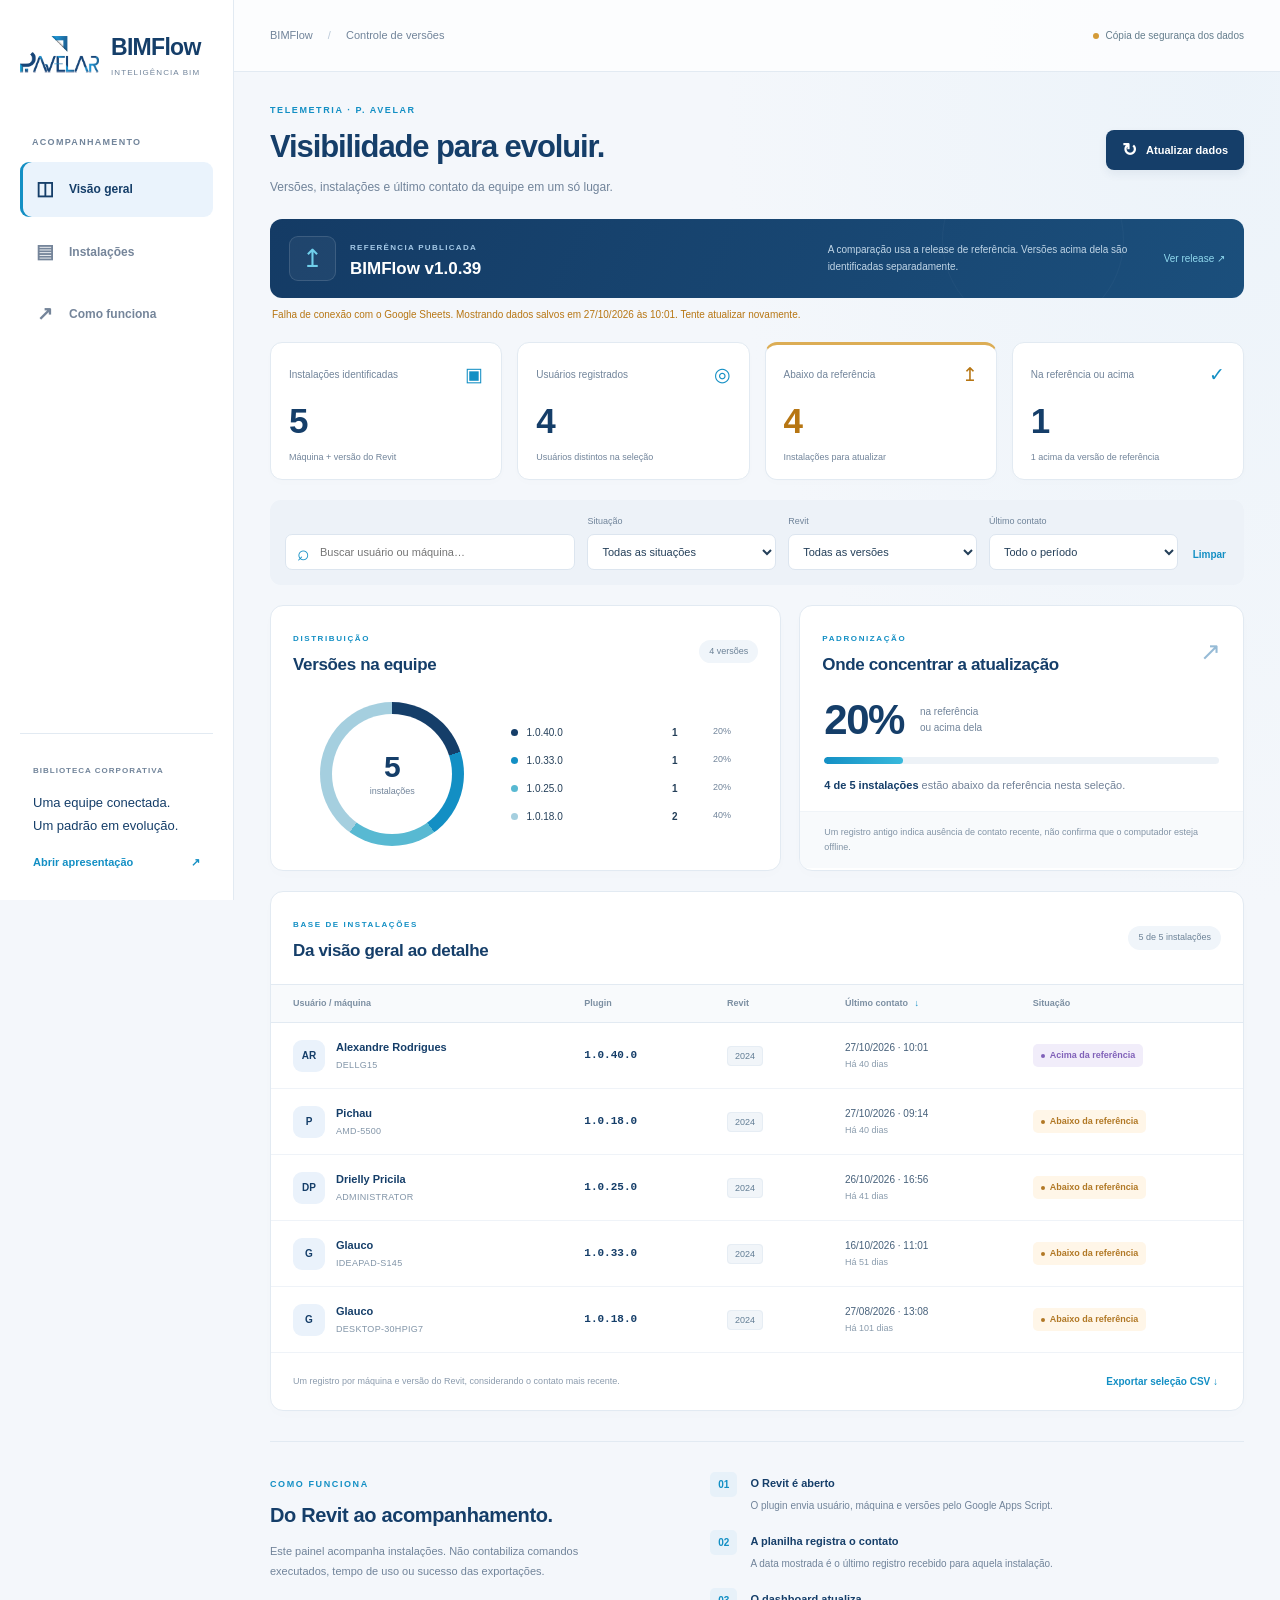
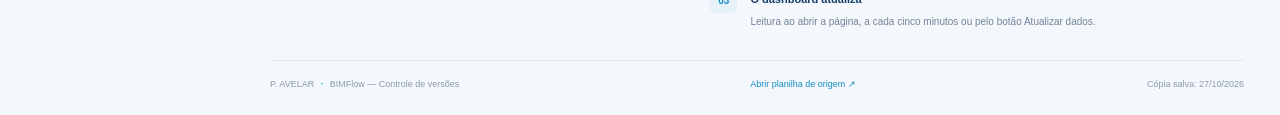
==== telemetria/index.html @ fbec30b3 "Add P Avelar BIMFlow telemetry dashboard with live Google Sheets data" ====
<!doctype html>
<html lang="pt-BR"><head><meta charset="utf-8"><meta name="viewport" content="width=device-width,initial-scale=1"><meta name="description" content="Acompanhamento das versões e instalações do BIMFlow na P. Avelar."><meta name="theme-color" content="#123b67"><meta name="robots" content="noindex,nofollow"><title>P. Avelar · BIMFlow | Telemetria</title><link rel="stylesheet" href="styles.css"></head>
<body><div class="shell"><aside class="sidebar"><a class="brand" href="../" aria-label="Guia BIMFlow"><img src="assets/pavelar-logo.png" alt="P. Avelar"><span>BIMFlow<small>INTELIGÊNCIA BIM</small></span></a><div class="nav-caption">ACOMPANHAMENTO</div><nav aria-label="Navegação"><a href="#visao" class="nav-item active"><span aria-hidden="true">◫</span> Visão geral</a><a href="#instalacoes" class="nav-item"><span aria-hidden="true">▤</span> Instalações</a><a href="#como-funciona" class="nav-item"><span aria-hidden="true">↗</span> Como funciona</a></nav><div class="sidebar-bottom"><span class="tiny-label">BIBLIOTECA CORPORATIVA</span><p>Uma equipe conectada.<br>Um padrão em evolução.</p><a href="../">Abrir apresentação <span aria-hidden="true">↗</span></a></div></aside>
<div class="workspace"><header class="topbar"><div class="breadcrumb">BIMFlow <span>/</span> Controle de versões</div><div class="live-status" id="live-status" role="status"><i></i><span>Conectando à planilha</span></div></header><main id="visao"><section class="page-heading"><div><div class="eyebrow">TELEMETRIA · P. AVELAR</div><h1>Visibilidade para evoluir.</h1><p>Versões, instalações e último contato da equipe em um só lugar.</p></div><button id="refresh" class="primary"><span aria-hidden="true">↻</span> Atualizar dados</button></section>
<section class="reference-strip"><div class="reference-icon" aria-hidden="true">↥</div><div><span class="tiny-label">REFERÊNCIA PUBLICADA</span><strong id="reference">—</strong></div><p>A comparação usa a release de referência. Versões acima dela são identificadas separadamente.</p><a id="release-link" target="_blank" rel="noopener">Ver release <span aria-hidden="true">↗</span></a></section>
<div id="sync-note" class="sync-note" role="status"></div>
<section class="metrics" aria-label="Indicadores gerais"><article class="metric"><div class="metric-title">Instalações identificadas <span aria-hidden="true">▣</span></div><div class="metric-number" id="metric-machines">—</div><p>Máquina + versão do Revit</p></article><article class="metric"><div class="metric-title">Usuários registrados <span aria-hidden="true">◎</span></div><div class="metric-number" id="metric-users">—</div><p>Usuários distintos na seleção</p></article><article class="metric attention"><div class="metric-title">Abaixo da referência <span aria-hidden="true">↥</span></div><div class="metric-number" id="metric-outdated">—</div><p>Instalações para atualizar</p></article><article class="metric"><div class="metric-title">Na referência ou acima <span aria-hidden="true">✓</span></div><div class="metric-number" id="metric-ready">—</div><p id="ready-detail">—</p></article></section>
<section class="filters" aria-label="Filtros"><label class="search"><span aria-hidden="true">⌕</span><span class="sr-only">Buscar usuário ou máquina</span><input id="search" type="search" placeholder="Buscar usuário ou máquina…" autocomplete="off"></label><label>Situação<select id="status"><option value="all">Todas as situações</option><option value="below">Abaixo da referência</option><option value="current">Na referência</option><option value="ahead">Acima da referência</option></select></label><label>Revit<select id="revit"><option value="all">Todas as versões</option></select></label><label>Último contato<select id="period"><option value="all">Todo o período</option><option value="7">Últimos 7 dias</option><option value="30">Últimos 30 dias</option><option value="90">Últimos 90 dias</option></select></label><button class="text-button" id="clear">Limpar</button></section>
<section class="charts"><article class="panel version-panel"><div class="panel-heading"><div><span class="eyebrow">DISTRIBUIÇÃO</span><h2>Versões na equipe</h2></div><span id="version-count" class="subtle-tag">—</span></div><div class="version-content"><div class="donut" id="donut" role="img" aria-label="Distribuição das versões"><div><strong id="donut-total">—</strong><span>instalações</span></div></div><div class="version-legend" id="version-legend"></div></div></article><article class="panel adoption-panel"><div class="panel-heading"><div><span class="eyebrow">PADRONIZAÇÃO</span><h2>Onde concentrar a atualização</h2></div><span aria-hidden="true" class="panel-symbol">↗</span></div><div class="adoption-number"><strong id="adoption-percent">—</strong><span>na referência<br>ou acima dela</span></div><div class="progress" id="adoption-bar" role="progressbar" aria-label="Instalações na referência ou acima" aria-valuemin="0" aria-valuemax="100"><div></div></div><p id="adoption-copy">—</p><div class="adoption-footnote">Um registro antigo indica ausência de contato recente, não confirma que o computador esteja offline.</div></article></section>
<section class="panel installations" id="instalacoes"><div class="panel-heading"><div><span class="eyebrow">BASE DE INSTALAÇÕES</span><h2>Da visão geral ao detalhe</h2></div><span id="result-count" class="subtle-tag">—</span></div><div class="table-wrapper"><table><thead><tr><th>Usuário / máquina</th><th>Plugin</th><th>Revit</th><th><button id="sort-date" class="sort-button" aria-label="Alternar ordenação por último contato">Último contato <span>↓</span></button></th><th>Situação</th></tr></thead><tbody id="rows"></tbody></table></div><div id="empty" class="empty" hidden><strong>Nenhuma instalação encontrada.</strong><p>Ajuste a busca ou limpe os filtros.</p></div><div class="table-footer"><span>Um registro por máquina e versão do Revit, considerando o contato mais recente.</span><button id="export-csv" class="text-button">Exportar seleção CSV <span aria-hidden="true">↓</span></button></div></section>
<section class="how-it-works" id="como-funciona"><div><span class="eyebrow">COMO FUNCIONA</span><h2>Do Revit ao acompanhamento.</h2><p>Este painel acompanha instalações. Não contabiliza comandos executados, tempo de uso ou sucesso das exportações.</p></div><ol><li><b>01</b><div><strong>O Revit é aberto</strong><p>O plugin envia usuário, máquina e versões pelo Google Apps Script.</p></div></li><li><b>02</b><div><strong>A planilha registra o contato</strong><p>A data mostrada é o último registro recebido para aquela instalação.</p></div></li><li><b>03</b><div><strong>O dashboard atualiza</strong><p>Leitura ao abrir a página, a cada cinco minutos ou pelo botão Atualizar dados.</p></div></li></ol></section>
<footer><span>P. AVELAR <b>·</b> BIMFlow — Controle de versões</span><a id="sheet-link" target="_blank" rel="noopener">Abrir planilha de origem ↗</a><span id="updated-at">—</span></footer></main></div></div><script src="core.js"></script><script src="app.js"></script></body></html>
---- telemetria/styles.css ----
:root{--navy:#153e69;--navy-dark:#102f50;--blue:#138fc4;--cyan:#38b9dc;--ink:#243f59;--muted:#71849a;--line:#e2eaf2;--bg:#f4f7fb;--amber:#b77613;--purple:#7960c9;--green:#198677}*{box-sizing:border-box}html{scroll-behavior:smooth;scroll-padding-top:90px}body{margin:0;background:var(--bg);color:var(--ink);font:14px/1.5 'Segoe UI',Arial,sans-serif}button,input,select{font:inherit}button,a,input,select{-webkit-tap-highlight-color:transparent}a{color:var(--blue);text-decoration:none}button{cursor:pointer}button:focus-visible,a:focus-visible,input:focus-visible,select:focus-visible{outline:3px solid var(--cyan);outline-offset:3px}button:disabled{cursor:wait;opacity:.6}.shell{display:grid;grid-template-columns:234px minmax(0,1fr);min-height:100vh}.sidebar{position:sticky;top:0;height:100vh;background:white;border-right:1px solid var(--line);padding:30px 20px;display:flex;flex-direction:column}.brand{display:flex;align-items:center;gap:12px;color:var(--navy);margin:0 0 57px}.brand img{width:79px;height:46px;object-fit:contain}.brand span{font-size:23px;font-weight:700;letter-spacing:-.7px}.brand small{display:block;font-size:8px;letter-spacing:1.1px;color:var(--muted);font-weight:500;margin-top:2px}.nav-caption,.tiny-label{font-size:9px;letter-spacing:1.3px;font-weight:700;color:var(--muted)}.nav-caption{margin:0 12px 13px}nav{display:grid;gap:8px}.nav-item{display:flex;align-items:center;gap:14px;color:#75859a;padding:13px 15px;border-radius:9px;font-weight:600;font-size:12px}.nav-item span{font-size:19px;width:20px;text-align:center}.nav-item:hover{background:#f5f8fc}.nav-item.active{background:#eaf3fc;color:var(--navy);box-shadow:inset 3px 0 0 var(--blue)}.sidebar-bottom{margin-top:auto;padding:24px 13px 0;border-top:1px solid var(--line)}.sidebar-bottom .tiny-label{font-size:8px;letter-spacing:1px}.sidebar-bottom p{color:var(--navy);font-size:13px;line-height:1.8;margin:12px 0 16px}.sidebar-bottom a{font-size:11px;font-weight:600;display:flex;justify-content:space-between}.workspace{min-width:0;background:radial-gradient(ellipse at 95% 4%,#ddecf759,transparent 36%),var(--bg)}.topbar{height:72px;background:#ffffffc9;border-bottom:1px solid var(--line);display:flex;align-items:center;justify-content:space-between;padding:0 36px;gap:15px}.breadcrumb{font-size:11px;color:var(--muted)}.breadcrumb span{margin:0 12px;color:#bac9d8}.live-status{display:flex;align-items:center;gap:7px;color:#647d8c;font-size:10px}.live-status i{width:6px;height:6px;background:#97a7b9;border-radius:50%}.live-status.live i{background:#20a594;box-shadow:0 0 0 4px #20a59412}.live-status.cached i{background:#d49b38}main{max-width:1440px;margin:auto;padding:32px 36px 0}.page-heading{display:flex;align-items:center;justify-content:space-between;gap:22px;margin-bottom:23px}.eyebrow{font-size:9px;font-weight:700;letter-spacing:1.6px;color:var(--blue)}h1{font-size:31px;letter-spacing:-1.1px;color:var(--navy);margin:6px 0}h2{font-size:17px;letter-spacing:-.35px;color:var(--navy);margin:5px 0 0}.page-heading p{color:var(--muted);font-size:12px;margin:8px 0 0}.primary{display:flex;align-items:center;gap:9px;white-space:nowrap;background:var(--navy);color:white;border:0;padding:11px 16px;border-radius:8px;font-size:11px;font-weight:600;box-shadow:0 4px 10px #163f6a12}.primary span{font-size:18px;line-height:1}.primary:hover{background:#205484}.reference-strip{display:flex;align-items:center;gap:14px;padding:16px 19px;border-radius:12px;background:linear-gradient(115deg,#143b65,#1b4f7c);color:white;position:relative;overflow:hidden}.reference-strip:after{content:'';position:absolute;right:120px;top:-70px;width:180px;height:180px;border:1px solid #ffffff08;border-radius:50%;pointer-events:none}.reference-strip .tiny-label{color:#a5c9e7;font-size:8px}.reference-strip strong{display:block;font-size:17px;font-weight:600}.reference-icon{border:1px solid #ffffff22;background:#ffffff0c;border-radius:9px;padding:3px 12px;font-size:25px;color:#70d0ec}.reference-strip p{margin:0 0 0 auto;font-size:10px;color:#c1d6e7;max-width:310px;line-height:1.7}.reference-strip a{color:#90d9ee;white-space:nowrap;font-size:10px;margin-left:12px}.sync-note{font-size:10px;color:var(--muted);margin:9px 2px 20px;min-height:15px}.sync-note.warning{color:var(--amber)}.metrics{display:grid;grid-template-columns:repeat(4,minmax(0,1fr));gap:15px;margin-bottom:20px}.metric{padding:18px 18px 15px;background:white;border:1px solid var(--line);border-radius:12px;box-shadow:0 3px 10px #153e6903}.metric-title{font-size:10px;color:var(--muted);display:flex;justify-content:space-between;align-items:center;gap:6px}.metric-title span{color:var(--blue);font-size:19px}.metric-number{font-size:35px;color:var(--navy);line-height:1.1;letter-spacing:-1px;font-weight:650;margin:13px 0 10px}.metric p{font-size:9px;color:var(--muted);margin:0}.metric.attention{border-top:3px solid #dcad55;padding-top:16px}.metric.attention .metric-number,.metric.attention .metric-title span{color:var(--amber)}.filters{display:flex;align-items:end;gap:12px;padding:15px;background:#edf2f8;border-radius:11px;margin-bottom:20px}.filters label{font-size:9px;color:#70849a;display:grid;gap:5px;min-width:0}.filters input,.filters select{border:1px solid #dce5ef;border-radius:7px;background:white;color:var(--ink);height:36px;padding:0 10px;font-size:11px;min-width:0;width:100%}.filters .search{position:relative;flex:1;min-width:170px;display:block}.search span[aria-hidden]{position:absolute;left:12px;top:3px;color:var(--blue);font-size:21px}.search input{padding-left:34px}.filters label:not(.search){flex:.65}.text-button{background:transparent;border:0;color:var(--blue);font-size:10px;white-space:nowrap;padding:8px 3px;font-weight:600}.charts{display:grid;grid-template-columns:1.15fr 1fr;gap:18px;margin-bottom:20px}.panel{background:white;border:1px solid var(--line);border-radius:13px;overflow:hidden;box-shadow:0 4px 14px #153e6903}.panel-heading{display:flex;justify-content:space-between;align-items:center;gap:12px;padding:20px 22px 0}.panel-heading .eyebrow{font-size:8px}.subtle-tag{font-size:9px;background:#f0f5fa;color:#6c8297;border-radius:20px;padding:5px 10px;white-space:nowrap}.version-content{display:flex;align-items:center;justify-content:space-evenly;padding:25px 25px 24px;gap:22px;min-height:193px}.donut{width:144px;height:144px;border-radius:50%;background:#eaf0f6;display:grid;place-items:center;flex:none}.donut>div{background:white;border-radius:50%;width:110px;height:110px;display:flex;flex-direction:column;align-items:center;justify-content:center;box-shadow:0 0 0 5px white}.donut strong{font-size:30px;line-height:1.2;color:var(--navy)}.donut span{font-size:9px;color:var(--muted)}.version-legend{display:grid;gap:13px;min-width:130px;width:48%;font-size:10px}.version-row{display:grid;grid-template-columns:8px 1fr 20px 31px;align-items:center;gap:8px}.version-dot{width:7px;height:7px;border-radius:50%}.version-row b{font-size:10px;color:var(--ink)}.version-row small{color:var(--muted);font-size:9px;text-align:right}.panel-symbol{font-size:25px;color:#96bbd6}.adoption-number{display:flex;align-items:center;gap:16px;padding:18px 24px 10px}.adoption-number strong{font-size:42px;letter-spacing:-1.5px;color:var(--navy);line-height:1.2}.adoption-number span{font-size:10px;color:var(--muted);line-height:1.6}.progress{height:7px;border-radius:9px;background:#edf2f7;margin:2px 24px 13px;overflow:hidden}.progress div{height:100%;background:linear-gradient(90deg,var(--blue),var(--cyan));border-radius:9px;transition:width .3s ease}.adoption-panel>p{font-size:11px;margin:0 24px 17px;color:#728298}.adoption-panel>p b{color:var(--navy)}.adoption-footnote{font-size:9px;padding:13px 24px;background:#f8fafc;border-top:1px solid #f0f4f8;color:#8294a6;line-height:1.7}.installations{scroll-margin-top:20px}.table-wrapper{overflow:auto;margin-top:20px}table{width:100%;border-collapse:collapse;text-align:left;white-space:nowrap}th{font-size:9px;font-weight:600;color:#7c8fa2;background:#f8fafc;padding:12px 22px;border-top:1px solid var(--line);border-bottom:1px solid var(--line)}td{padding:16px 22px;border-bottom:1px solid #eff3f8;font-size:11px}.user-cell{display:flex;gap:11px;align-items:center}.avatar{display:grid;place-items:center;background:#eaf2fb;color:var(--navy);width:32px;height:32px;font-size:10px;font-weight:600;border-radius:9px}.user-name{font-weight:600;color:var(--navy);font-size:11px}.machine{font-size:9px;color:#8295a8;letter-spacing:.3px;margin-top:3px}td.version{font-family:Consolas,monospace;font-size:11px;font-weight:600;color:var(--navy)}.revit-badge{background:#f1f5f9;border:1px solid #e6edf4;padding:4px 7px;border-radius:4px;font-size:9px;color:#637e95}.last-seen strong{display:block;font-size:10px;font-weight:500;color:#47617b}.last-seen small{font-size:9px;color:#8a9cad}.status-badge{display:inline-flex;align-items:center;gap:5px;border-radius:5px;padding:5px 8px;font-size:9px;font-weight:600}.status-badge:before{content:'';width:4px;height:4px;border-radius:50%;background:currentColor}.below{color:#b17825;background:#fff6e8}.current{color:#218573;background:#eaf7f2}.ahead{color:#8061b9;background:#f1edfa}.unknown{color:#7d8c9b;background:#edf2f6}.table-footer{padding:13px 22px;display:flex;align-items:center;justify-content:space-between;gap:15px}.table-footer>span{font-size:9px;color:#8b9bad;max-width:430px}.sort-button{padding:0;border:0;background:transparent;color:inherit;font-size:inherit;font-weight:inherit}.sort-button span{color:var(--blue);margin-left:4px}.empty{text-align:center;padding:35px;color:var(--navy)}.empty p{font-size:12px;color:var(--muted)}.how-it-works{display:grid;grid-template-columns:.9fr 1.2fr;gap:40px;border-top:1px solid var(--line);margin-top:30px;padding:30px 0}.how-it-works h2{font-size:20px;margin:7px 0 12px}.how-it-works>div>p{font-size:11px;color:var(--muted);max-width:310px;line-height:1.8}.how-it-works ol{margin:0;padding:0;list-style:none;display:grid;gap:16px}.how-it-works li{display:flex;gap:13px;align-items:start}.how-it-works li>b{font-size:10px;color:var(--blue);background:#e7f1f9;padding:5px 8px;border-radius:5px}.how-it-works li strong{font-size:11px;color:var(--navy)}.how-it-works li p{font-size:10px;color:var(--muted);line-height:1.7;margin:4px 0 0}footer{display:flex;align-items:center;justify-content:space-between;gap:12px;border-top:1px solid var(--line);padding:17px 0 23px;font-size:9px;color:#8a9aac}footer b{color:var(--blue);margin:0 4px}footer a{font-size:9px}.sr-only{position:absolute;width:1px;height:1px;padding:0;margin:-1px;overflow:hidden;clip:rect(0,0,0,0);white-space:nowrap;border:0}[hidden]{display:none!important}@media(min-width:1600px){main{padding-top:40px}.metrics{gap:22px}.metric{padding:23px}.metric.attention{padding-top:21px}.page-heading{margin-bottom:30px}.charts{gap:22px}.version-content{padding:30px;min-height:205px}.donut{width:158px;height:158px}.donut>div{width:122px;height:122px}}@media(max-width:1150px){.shell{grid-template-columns:200px minmax(0,1fr)}.sidebar{padding:25px 13px}.brand img{width:67px}.brand span{font-size:21px}.brand{gap:8px}.topbar{padding:0 24px}main{padding:25px 24px 0}.metrics{gap:10px}.metric{padding:15px 12px}.metric-title{font-size:9px}.filters{flex-wrap:wrap}.filters .search{flex:1 0 45%}.filters label:not(.search){flex:1 0 23%}.reference-strip p{max-width:220px}.version-content{padding:25px 15px;gap:14px}.donut{width:120px;height:120px}.donut>div{width:91px;height:91px}.version-legend{min-width:115px}.charts{grid-template-columns:1.1fr 1fr;gap:14px}.panel-heading{padding:18px 17px 0}.panel-heading h2{font-size:15px}}@media(max-width:850px){.shell{display:block}.sidebar{height:auto;position:static;padding:15px 20px;flex-direction:row;align-items:center;justify-content:space-between;border-right:0;border-bottom:1px solid var(--line)}.brand{margin:0}.brand img{width:69px;height:35px}.brand span{font-size:20px}.nav-caption,.sidebar-bottom{display:none}nav{display:flex;gap:5px}.nav-item{padding:8px;font-size:10px}.nav-item span{display:none}.nav-item.active{box-shadow:none}.topbar{height:48px;padding:0 20px}main{padding:24px 20px 0}.page-heading{align-items:start}h1{font-size:28px}.page-heading p{max-width:300px}.charts{grid-template-columns:1fr 1fr}.reference-strip p{display:none}.reference-strip a{margin-left:auto}.how-it-works{gap:25px}.version-content{flex-direction:column;gap:18px}.version-legend{width:100%;max-width:230px}.adoption-panel{display:flex;flex-direction:column}.adoption-number{padding-top:30px}.adoption-footnote{margin-top:auto}.metrics{grid-template-columns:repeat(2,1fr)}.metric-title{font-size:11px}.metric p{font-size:10px}footer{flex-wrap:wrap}}@media(max-width:530px){.sidebar nav .nav-item:not(.active){display:none}.brand small{font-size:7px}.breadcrumb{font-size:9px}.live-status{font-size:9px}.page-heading{flex-direction:column;gap:16px}.primary{align-self:stretch;justify-content:center}.eyebrow{font-size:8px}h1{font-size:29px}.reference-strip{padding:13px;gap:10px}.reference-strip a{font-size:9px}.reference-strip strong{font-size:15px}.reference-icon{padding:0 9px}.metric-title{font-size:9px}.metric-number{font-size:31px}.metric p{font-size:8px}.charts{grid-template-columns:1fr}.version-content{flex-direction:row;padding:25px}.adoption-number{padding-top:17px}.filters .search{flex-basis:100%}.filters label:not(.search){flex-basis:42%}.filters #clear{align-self:end}.how-it-works{grid-template-columns:1fr;gap:20px}.how-it-works>div>p{max-width:none}.table-footer{align-items:start}.table-footer>span{font-size:8px}.table-footer button{font-size:9px}.panel-heading .subtle-tag{font-size:8px}main{padding-left:15px;padding-right:15px}.topbar{padding:0 15px}.sidebar{padding:14px 15px}.panel-heading{gap:6px}.panel-heading h2{font-size:15px}}@media(prefers-reduced-motion:reduce){html{scroll-behavior:auto}*{transition:none!important}}@media print{.sidebar,.topbar,.filters,.primary,.reference-strip a,.table-footer button{display:none}.shell{display:block}body,.workspace{background:white}main{padding:15px}footer{font-size:9px}.page-heading{margin-bottom:15px}.panel,.metric{break-inside:avoid;box-shadow:none}.charts{grid-template-columns:1fr 1fr}.table-wrapper{overflow:visible}.how-it-works{margin-top:20px}.sync-note{margin-bottom:10px}.reference-strip{background:#153e69!important;print-color-adjust:exact}h1{font-size:27px}}
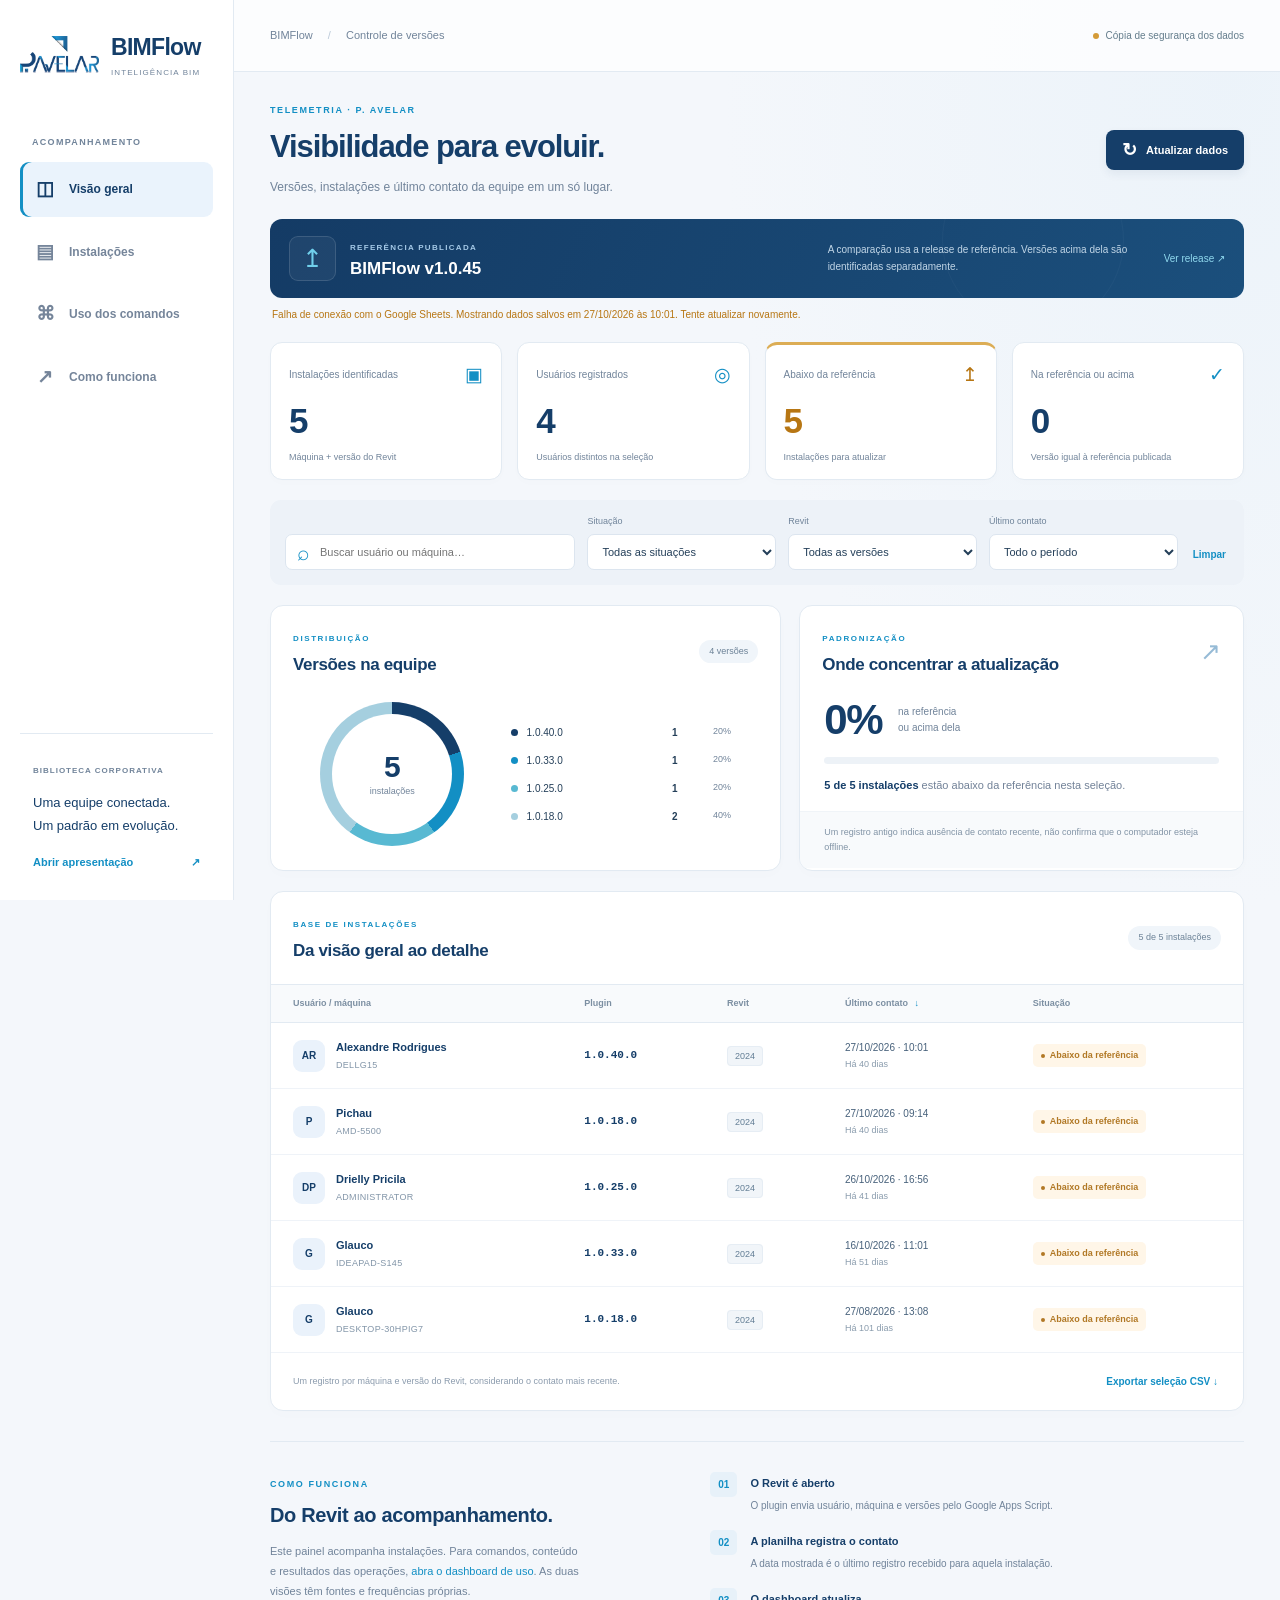
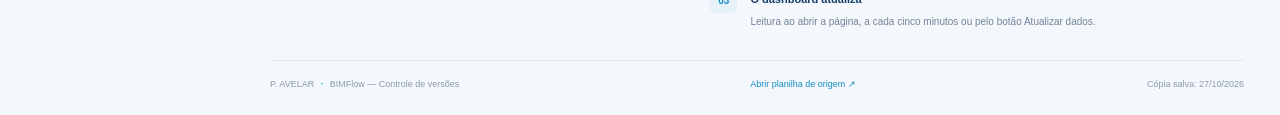
==== commit f269a0c7: "Add command usage dashboard with scheduled sanitized data" ====
--- a/telemetria/index.html
+++ b/telemetria/index.html
@@ -1,6 +1,6 @@
 <!doctype html>
 <html lang="pt-BR"><head><meta charset="utf-8"><meta name="viewport" content="width=device-width,initial-scale=1"><meta name="description" content="Acompanhamento das versões e instalações do BIMFlow na P. Avelar."><meta name="theme-color" content="#123b67"><meta name="robots" content="noindex,nofollow"><title>P. Avelar · BIMFlow | Telemetria</title><link rel="stylesheet" href="styles.css"></head>
-<body><div class="shell"><aside class="sidebar"><a class="brand" href="../" aria-label="Guia BIMFlow"><img src="assets/pavelar-logo.png" alt="P. Avelar"><span>BIMFlow<small>INTELIGÊNCIA BIM</small></span></a><div class="nav-caption">ACOMPANHAMENTO</div><nav aria-label="Navegação"><a href="#visao" class="nav-item active"><span aria-hidden="true">◫</span> Visão geral</a><a href="#instalacoes" class="nav-item"><span aria-hidden="true">▤</span> Instalações</a><a href="#como-funciona" class="nav-item"><span aria-hidden="true">↗</span> Como funciona</a></nav><div class="sidebar-bottom"><span class="tiny-label">BIBLIOTECA CORPORATIVA</span><p>Uma equipe conectada.<br>Um padrão em evolução.</p><a href="../">Abrir apresentação <span aria-hidden="true">↗</span></a></div></aside>
+<body><div class="shell"><aside class="sidebar"><a class="brand" href="../" aria-label="Guia BIMFlow"><img src="assets/pavelar-logo.png" alt="P. Avelar"><span>BIMFlow<small>INTELIGÊNCIA BIM</small></span></a><div class="nav-caption">ACOMPANHAMENTO</div><nav aria-label="Navegação"><a href="#visao" class="nav-item active"><span aria-hidden="true">◫</span> Visão geral</a><a href="#instalacoes" class="nav-item"><span aria-hidden="true">▤</span> Instalações</a><a href="uso/" class="nav-item"><span aria-hidden="true">⌘</span> Uso dos comandos</a><a href="#como-funciona" class="nav-item"><span aria-hidden="true">↗</span> Como funciona</a></nav><div class="sidebar-bottom"><span class="tiny-label">BIBLIOTECA CORPORATIVA</span><p>Uma equipe conectada.<br>Um padrão em evolução.</p><a href="../">Abrir apresentação <span aria-hidden="true">↗</span></a></div></aside>
 <div class="workspace"><header class="topbar"><div class="breadcrumb">BIMFlow <span>/</span> Controle de versões</div><div class="live-status" id="live-status" role="status"><i></i><span>Conectando à planilha</span></div></header><main id="visao"><section class="page-heading"><div><div class="eyebrow">TELEMETRIA · P. AVELAR</div><h1>Visibilidade para evoluir.</h1><p>Versões, instalações e último contato da equipe em um só lugar.</p></div><button id="refresh" class="primary"><span aria-hidden="true">↻</span> Atualizar dados</button></section>
 <section class="reference-strip"><div class="reference-icon" aria-hidden="true">↥</div><div><span class="tiny-label">REFERÊNCIA PUBLICADA</span><strong id="reference">—</strong></div><p>A comparação usa a release de referência. Versões acima dela são identificadas separadamente.</p><a id="release-link" target="_blank" rel="noopener">Ver release <span aria-hidden="true">↗</span></a></section>
 <div id="sync-note" class="sync-note" role="status"></div>
@@ -8,5 +8,5 @@
 <section class="filters" aria-label="Filtros"><label class="search"><span aria-hidden="true">⌕</span><span class="sr-only">Buscar usuário ou máquina</span><input id="search" type="search" placeholder="Buscar usuário ou máquina…" autocomplete="off"></label><label>Situação<select id="status"><option value="all">Todas as situações</option><option value="below">Abaixo da referência</option><option value="current">Na referência</option><option value="ahead">Acima da referência</option></select></label><label>Revit<select id="revit"><option value="all">Todas as versões</option></select></label><label>Último contato<select id="period"><option value="all">Todo o período</option><option value="7">Últimos 7 dias</option><option value="30">Últimos 30 dias</option><option value="90">Últimos 90 dias</option></select></label><button class="text-button" id="clear">Limpar</button></section>
 <section class="charts"><article class="panel version-panel"><div class="panel-heading"><div><span class="eyebrow">DISTRIBUIÇÃO</span><h2>Versões na equipe</h2></div><span id="version-count" class="subtle-tag">—</span></div><div class="version-content"><div class="donut" id="donut" role="img" aria-label="Distribuição das versões"><div><strong id="donut-total">—</strong><span>instalações</span></div></div><div class="version-legend" id="version-legend"></div></div></article><article class="panel adoption-panel"><div class="panel-heading"><div><span class="eyebrow">PADRONIZAÇÃO</span><h2>Onde concentrar a atualização</h2></div><span aria-hidden="true" class="panel-symbol">↗</span></div><div class="adoption-number"><strong id="adoption-percent">—</strong><span>na referência<br>ou acima dela</span></div><div class="progress" id="adoption-bar" role="progressbar" aria-label="Instalações na referência ou acima" aria-valuemin="0" aria-valuemax="100"><div></div></div><p id="adoption-copy">—</p><div class="adoption-footnote">Um registro antigo indica ausência de contato recente, não confirma que o computador esteja offline.</div></article></section>
 <section class="panel installations" id="instalacoes"><div class="panel-heading"><div><span class="eyebrow">BASE DE INSTALAÇÕES</span><h2>Da visão geral ao detalhe</h2></div><span id="result-count" class="subtle-tag">—</span></div><div class="table-wrapper"><table><thead><tr><th>Usuário / máquina</th><th>Plugin</th><th>Revit</th><th><button id="sort-date" class="sort-button" aria-label="Alternar ordenação por último contato">Último contato <span>↓</span></button></th><th>Situação</th></tr></thead><tbody id="rows"></tbody></table></div><div id="empty" class="empty" hidden><strong>Nenhuma instalação encontrada.</strong><p>Ajuste a busca ou limpe os filtros.</p></div><div class="table-footer"><span>Um registro por máquina e versão do Revit, considerando o contato mais recente.</span><button id="export-csv" class="text-button">Exportar seleção CSV <span aria-hidden="true">↓</span></button></div></section>
-<section class="how-it-works" id="como-funciona"><div><span class="eyebrow">COMO FUNCIONA</span><h2>Do Revit ao acompanhamento.</h2><p>Este painel acompanha instalações. Não contabiliza comandos executados, tempo de uso ou sucesso das exportações.</p></div><ol><li><b>01</b><div><strong>O Revit é aberto</strong><p>O plugin envia usuário, máquina e versões pelo Google Apps Script.</p></div></li><li><b>02</b><div><strong>A planilha registra o contato</strong><p>A data mostrada é o último registro recebido para aquela instalação.</p></div></li><li><b>03</b><div><strong>O dashboard atualiza</strong><p>Leitura ao abrir a página, a cada cinco minutos ou pelo botão Atualizar dados.</p></div></li></ol></section>
+<section class="how-it-works" id="como-funciona"><div><span class="eyebrow">COMO FUNCIONA</span><h2>Do Revit ao acompanhamento.</h2><p>Este painel acompanha instalações. Para comandos, conteúdo e resultados das operações, <a href="uso/">abra o dashboard de uso</a>. As duas visões têm fontes e frequências próprias.</p></div><ol><li><b>01</b><div><strong>O Revit é aberto</strong><p>O plugin envia usuário, máquina e versões pelo Google Apps Script.</p></div></li><li><b>02</b><div><strong>A planilha registra o contato</strong><p>A data mostrada é o último registro recebido para aquela instalação.</p></div></li><li><b>03</b><div><strong>O dashboard atualiza</strong><p>Leitura ao abrir a página, a cada cinco minutos ou pelo botão Atualizar dados.</p></div></li></ol></section>
 <footer><span>P. AVELAR <b>·</b> BIMFlow — Controle de versões</span><a id="sheet-link" target="_blank" rel="noopener">Abrir planilha de origem ↗</a><span id="updated-at">—</span></footer></main></div></div><script src="core.js"></script><script src="app.js"></script></body></html>
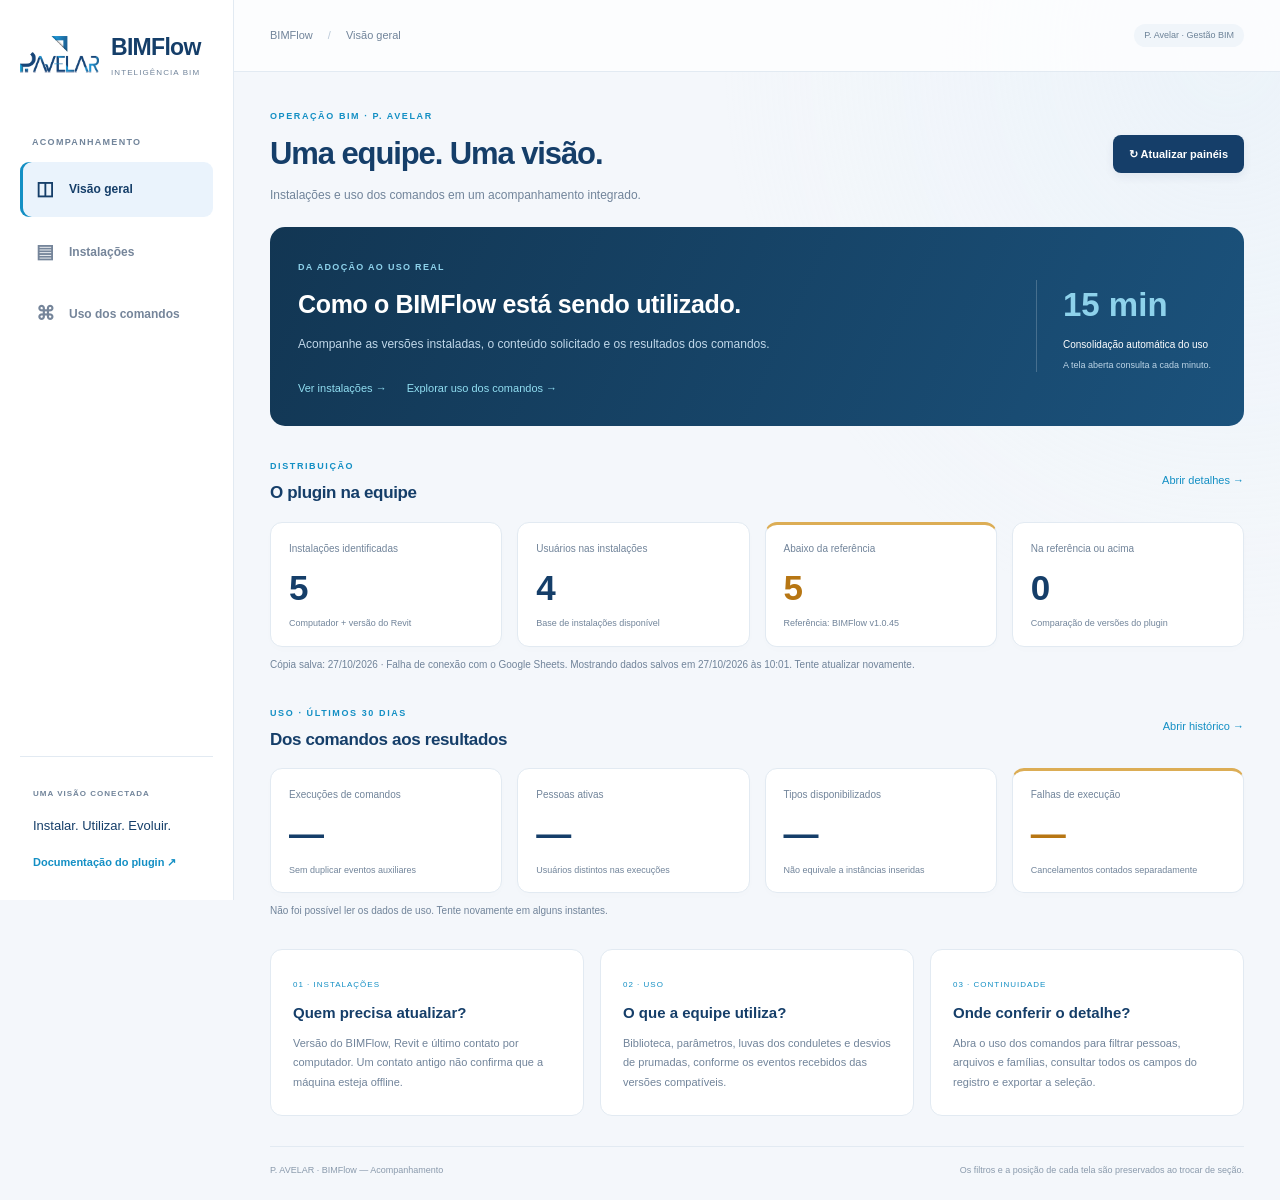
==== commit d60a9971: "Unify dashboard navigation and preserve panel state" ====
--- a/telemetria/index.html
+++ b/telemetria/index.html
@@ -1,12 +1 @@
-<!doctype html>
-<html lang="pt-BR"><head><meta charset="utf-8"><meta name="viewport" content="width=device-width,initial-scale=1"><meta name="description" content="Acompanhamento das versões e instalações do BIMFlow na P. Avelar."><meta name="theme-color" content="#123b67"><meta name="robots" content="noindex,nofollow"><title>P. Avelar · BIMFlow | Telemetria</title><link rel="stylesheet" href="styles.css"></head>
-<body><div class="shell"><aside class="sidebar"><a class="brand" href="../" aria-label="Guia BIMFlow"><img src="assets/pavelar-logo.png" alt="P. Avelar"><span>BIMFlow<small>INTELIGÊNCIA BIM</small></span></a><div class="nav-caption">ACOMPANHAMENTO</div><nav aria-label="Navegação"><a href="#visao" class="nav-item active"><span aria-hidden="true">◫</span> Visão geral</a><a href="#instalacoes" class="nav-item"><span aria-hidden="true">▤</span> Instalações</a><a href="uso/" class="nav-item"><span aria-hidden="true">⌘</span> Uso dos comandos</a><a href="#como-funciona" class="nav-item"><span aria-hidden="true">↗</span> Como funciona</a></nav><div class="sidebar-bottom"><span class="tiny-label">BIBLIOTECA CORPORATIVA</span><p>Uma equipe conectada.<br>Um padrão em evolução.</p><a href="../">Abrir apresentação <span aria-hidden="true">↗</span></a></div></aside>
-<div class="workspace"><header class="topbar"><div class="breadcrumb">BIMFlow <span>/</span> Controle de versões</div><div class="live-status" id="live-status" role="status"><i></i><span>Conectando à planilha</span></div></header><main id="visao"><section class="page-heading"><div><div class="eyebrow">TELEMETRIA · P. AVELAR</div><h1>Visibilidade para evoluir.</h1><p>Versões, instalações e último contato da equipe em um só lugar.</p></div><button id="refresh" class="primary"><span aria-hidden="true">↻</span> Atualizar dados</button></section>
-<section class="reference-strip"><div class="reference-icon" aria-hidden="true">↥</div><div><span class="tiny-label">REFERÊNCIA PUBLICADA</span><strong id="reference">—</strong></div><p>A comparação usa a release de referência. Versões acima dela são identificadas separadamente.</p><a id="release-link" target="_blank" rel="noopener">Ver release <span aria-hidden="true">↗</span></a></section>
-<div id="sync-note" class="sync-note" role="status"></div>
-<section class="metrics" aria-label="Indicadores gerais"><article class="metric"><div class="metric-title">Instalações identificadas <span aria-hidden="true">▣</span></div><div class="metric-number" id="metric-machines">—</div><p>Máquina + versão do Revit</p></article><article class="metric"><div class="metric-title">Usuários registrados <span aria-hidden="true">◎</span></div><div class="metric-number" id="metric-users">—</div><p>Usuários distintos na seleção</p></article><article class="metric attention"><div class="metric-title">Abaixo da referência <span aria-hidden="true">↥</span></div><div class="metric-number" id="metric-outdated">—</div><p>Instalações para atualizar</p></article><article class="metric"><div class="metric-title">Na referência ou acima <span aria-hidden="true">✓</span></div><div class="metric-number" id="metric-ready">—</div><p id="ready-detail">—</p></article></section>
-<section class="filters" aria-label="Filtros"><label class="search"><span aria-hidden="true">⌕</span><span class="sr-only">Buscar usuário ou máquina</span><input id="search" type="search" placeholder="Buscar usuário ou máquina…" autocomplete="off"></label><label>Situação<select id="status"><option value="all">Todas as situações</option><option value="below">Abaixo da referência</option><option value="current">Na referência</option><option value="ahead">Acima da referência</option></select></label><label>Revit<select id="revit"><option value="all">Todas as versões</option></select></label><label>Último contato<select id="period"><option value="all">Todo o período</option><option value="7">Últimos 7 dias</option><option value="30">Últimos 30 dias</option><option value="90">Últimos 90 dias</option></select></label><button class="text-button" id="clear">Limpar</button></section>
-<section class="charts"><article class="panel version-panel"><div class="panel-heading"><div><span class="eyebrow">DISTRIBUIÇÃO</span><h2>Versões na equipe</h2></div><span id="version-count" class="subtle-tag">—</span></div><div class="version-content"><div class="donut" id="donut" role="img" aria-label="Distribuição das versões"><div><strong id="donut-total">—</strong><span>instalações</span></div></div><div class="version-legend" id="version-legend"></div></div></article><article class="panel adoption-panel"><div class="panel-heading"><div><span class="eyebrow">PADRONIZAÇÃO</span><h2>Onde concentrar a atualização</h2></div><span aria-hidden="true" class="panel-symbol">↗</span></div><div class="adoption-number"><strong id="adoption-percent">—</strong><span>na referência<br>ou acima dela</span></div><div class="progress" id="adoption-bar" role="progressbar" aria-label="Instalações na referência ou acima" aria-valuemin="0" aria-valuemax="100"><div></div></div><p id="adoption-copy">—</p><div class="adoption-footnote">Um registro antigo indica ausência de contato recente, não confirma que o computador esteja offline.</div></article></section>
-<section class="panel installations" id="instalacoes"><div class="panel-heading"><div><span class="eyebrow">BASE DE INSTALAÇÕES</span><h2>Da visão geral ao detalhe</h2></div><span id="result-count" class="subtle-tag">—</span></div><div class="table-wrapper"><table><thead><tr><th>Usuário / máquina</th><th>Plugin</th><th>Revit</th><th><button id="sort-date" class="sort-button" aria-label="Alternar ordenação por último contato">Último contato <span>↓</span></button></th><th>Situação</th></tr></thead><tbody id="rows"></tbody></table></div><div id="empty" class="empty" hidden><strong>Nenhuma instalação encontrada.</strong><p>Ajuste a busca ou limpe os filtros.</p></div><div class="table-footer"><span>Um registro por máquina e versão do Revit, considerando o contato mais recente.</span><button id="export-csv" class="text-button">Exportar seleção CSV <span aria-hidden="true">↓</span></button></div></section>
-<section class="how-it-works" id="como-funciona"><div><span class="eyebrow">COMO FUNCIONA</span><h2>Do Revit ao acompanhamento.</h2><p>Este painel acompanha instalações. Para comandos, conteúdo e resultados das operações, <a href="uso/">abra o dashboard de uso</a>. As duas visões têm fontes e frequências próprias.</p></div><ol><li><b>01</b><div><strong>O Revit é aberto</strong><p>O plugin envia usuário, máquina e versões pelo Google Apps Script.</p></div></li><li><b>02</b><div><strong>A planilha registra o contato</strong><p>A data mostrada é o último registro recebido para aquela instalação.</p></div></li><li><b>03</b><div><strong>O dashboard atualiza</strong><p>Leitura ao abrir a página, a cada cinco minutos ou pelo botão Atualizar dados.</p></div></li></ol></section>
-<footer><span>P. AVELAR <b>·</b> BIMFlow — Controle de versões</span><a id="sheet-link" target="_blank" rel="noopener">Abrir planilha de origem ↗</a><span id="updated-at">—</span></footer></main></div></div><script src="core.js"></script><script src="app.js"></script></body></html>
+<!doctype html><html lang="pt-BR"><head><meta charset="utf-8"><meta name="viewport" content="width=device-width,initial-scale=1"><meta name="robots" content="noindex,nofollow"><meta name="theme-color" content="#153e69"><title>P. Avelar · BIMFlow | Acompanhamento</title><link rel="stylesheet" href="styles.css"><link rel="stylesheet" href="dashboard.css"></head><body><div class="shell"><aside class="sidebar"><a class="brand" href="../"><img src="assets/pavelar-logo.png" alt="P. Avelar"><span>BIMFlow<small>INTELIGÊNCIA BIM</small></span></a><div class="nav-caption">ACOMPANHAMENTO</div><nav aria-label="Seções do dashboard"><a class="nav-item active" data-view="visao" href="#visao"><span aria-hidden="true">◫</span> Visão geral</a><a class="nav-item" data-view="instalacoes" href="#instalacoes"><span aria-hidden="true">▤</span> Instalações</a><a class="nav-item" data-view="uso" href="#uso"><span aria-hidden="true">⌘</span> Uso dos comandos</a></nav><div class="sidebar-bottom"><span class="tiny-label">UMA VISÃO CONECTADA</span><p>Instalar. Utilizar. Evoluir.</p><a href="../">Documentação do plugin ↗</a></div></aside><div class="workspace"><header class="topbar"><div class="breadcrumb">BIMFlow <span>/</span> <strong id="current-title">Visão geral</strong></div><span class="subtle-tag">P. Avelar · Gestão BIM</span></header><main class="overview" id="view-visao"><section class="page-heading"><div><span class="eyebrow">OPERAÇÃO BIM · P. AVELAR</span><h1>Uma equipe. Uma visão.</h1><p>Instalações e uso dos comandos em um acompanhamento integrado.</p></div><button id="refresh-all" class="primary">↻ Atualizar painéis</button></section><section class="unified-hero"><div><span class="tiny-label">DA ADOÇÃO AO USO REAL</span><h2>Como o BIMFlow está sendo utilizado.</h2><p>Acompanhe as versões instaladas, o conteúdo solicitado e os resultados dos comandos.</p><div><a href="#instalacoes">Ver instalações →</a><a href="#uso">Explorar uso dos comandos →</a></div></div><div class="hero-time"><strong>15 min</strong><span>Consolidação automática do uso</span><small>A tela aberta consulta a cada minuto.</small></div></section><section class="overview-heading"><div><span class="eyebrow">DISTRIBUIÇÃO</span><h2>O plugin na equipe</h2></div><a href="#instalacoes">Abrir detalhes →</a></section><section class="metrics"><article class="metric"><div class="metric-title">Instalações identificadas</div><div id="ov-installations" class="metric-number">—</div><p>Computador + versão do Revit</p></article><article class="metric"><div class="metric-title">Usuários nas instalações</div><div id="ov-install-users" class="metric-number">—</div><p>Base de instalações disponível</p></article><article class="metric attention"><div class="metric-title">Abaixo da referência</div><div id="ov-outdated" class="metric-number">—</div><p id="ov-reference">Versão de referência publicada</p></article><article class="metric"><div class="metric-title">Na referência ou acima</div><div id="ov-ready" class="metric-number">—</div><p>Comparação de versões do plugin</p></article></section><p class="source-note" id="install-note">Consultando instalações…</p><section class="overview-heading"><div><span class="eyebrow">USO · ÚLTIMOS 30 DIAS</span><h2>Dos comandos aos resultados</h2></div><a href="#uso">Abrir histórico →</a></section><section class="metrics"><article class="metric"><div class="metric-title">Execuções de comandos</div><div id="ov-operations" class="metric-number">—</div><p>Sem duplicar eventos auxiliares</p></article><article class="metric"><div class="metric-title">Pessoas ativas</div><div id="ov-people" class="metric-number">—</div><p>Usuários distintos nas execuções</p></article><article class="metric"><div class="metric-title">Tipos disponibilizados</div><div id="ov-types" class="metric-number">—</div><p>Não equivale a instâncias inseridas</p></article><article class="metric attention"><div class="metric-title">Falhas de execução</div><div id="ov-failures" class="metric-number">—</div><p>Cancelamentos contados separadamente</p></article></section><p class="source-note" id="usage-note">Consultando registros de uso…</p><section class="overview-explanation"><article><span>01 · INSTALAÇÕES</span><h3>Quem precisa atualizar?</h3><p>Versão do BIMFlow, Revit e último contato por computador. Um contato antigo não confirma que a máquina esteja offline.</p></article><article><span>02 · USO</span><h3>O que a equipe utiliza?</h3><p>Biblioteca, parâmetros, luvas dos conduletes e desvios de prumadas, conforme os eventos recebidos das versões compatíveis.</p></article><article><span>03 · CONTINUIDADE</span><h3>Onde conferir o detalhe?</h3><p>Abra o uso dos comandos para filtrar pessoas, arquivos e famílias, consultar todos os campos do registro e exportar a seleção.</p></article></section><footer><span>P. AVELAR · BIMFlow — Acompanhamento</span><span>Os filtros e a posição de cada tela são preservados ao trocar de seção.</span></footer></main><section id="view-instalacoes" class="dashboard-view" hidden><iframe title="Instalações do BIMFlow" data-view="instalacoes" data-src="instalacoes/?embedded=1" scrolling="no"></iframe></section><section id="view-uso" class="dashboard-view" hidden><iframe title="Uso dos comandos BIMFlow" data-view="uso" data-src="uso/?embedded=1" scrolling="no"></iframe></section></div></div><script src="dashboard.js"></script></body></html>
--- a/telemetria/styles.css
+++ b/telemetria/styles.css
@@ -1 +1,3 @@
 :root{--navy:#153e69;--navy-dark:#102f50;--blue:#138fc4;--cyan:#38b9dc;--ink:#243f59;--muted:#71849a;--line:#e2eaf2;--bg:#f4f7fb;--amber:#b77613;--purple:#7960c9;--green:#198677}*{box-sizing:border-box}html{scroll-behavior:smooth;scroll-padding-top:90px}body{margin:0;background:var(--bg);color:var(--ink);font:14px/1.5 'Segoe UI',Arial,sans-serif}button,input,select{font:inherit}button,a,input,select{-webkit-tap-highlight-color:transparent}a{color:var(--blue);text-decoration:none}button{cursor:pointer}button:focus-visible,a:focus-visible,input:focus-visible,select:focus-visible{outline:3px solid var(--cyan);outline-offset:3px}button:disabled{cursor:wait;opacity:.6}.shell{display:grid;grid-template-columns:234px minmax(0,1fr);min-height:100vh}.sidebar{position:sticky;top:0;height:100vh;background:white;border-right:1px solid var(--line);padding:30px 20px;display:flex;flex-direction:column}.brand{display:flex;align-items:center;gap:12px;color:var(--navy);margin:0 0 57px}.brand img{width:79px;height:46px;object-fit:contain}.brand span{font-size:23px;font-weight:700;letter-spacing:-.7px}.brand small{display:block;font-size:8px;letter-spacing:1.1px;color:var(--muted);font-weight:500;margin-top:2px}.nav-caption,.tiny-label{font-size:9px;letter-spacing:1.3px;font-weight:700;color:var(--muted)}.nav-caption{margin:0 12px 13px}nav{display:grid;gap:8px}.nav-item{display:flex;align-items:center;gap:14px;color:#75859a;padding:13px 15px;border-radius:9px;font-weight:600;font-size:12px}.nav-item span{font-size:19px;width:20px;text-align:center}.nav-item:hover{background:#f5f8fc}.nav-item.active{background:#eaf3fc;color:var(--navy);box-shadow:inset 3px 0 0 var(--blue)}.sidebar-bottom{margin-top:auto;padding:24px 13px 0;border-top:1px solid var(--line)}.sidebar-bottom .tiny-label{font-size:8px;letter-spacing:1px}.sidebar-bottom p{color:var(--navy);font-size:13px;line-height:1.8;margin:12px 0 16px}.sidebar-bottom a{font-size:11px;font-weight:600;display:flex;justify-content:space-between}.workspace{min-width:0;background:radial-gradient(ellipse at 95% 4%,#ddecf759,transparent 36%),var(--bg)}.topbar{height:72px;background:#ffffffc9;border-bottom:1px solid var(--line);display:flex;align-items:center;justify-content:space-between;padding:0 36px;gap:15px}.breadcrumb{font-size:11px;color:var(--muted)}.breadcrumb span{margin:0 12px;color:#bac9d8}.live-status{display:flex;align-items:center;gap:7px;color:#647d8c;font-size:10px}.live-status i{width:6px;height:6px;background:#97a7b9;border-radius:50%}.live-status.live i{background:#20a594;box-shadow:0 0 0 4px #20a59412}.live-status.cached i{background:#d49b38}main{max-width:1440px;margin:auto;padding:32px 36px 0}.page-heading{display:flex;align-items:center;justify-content:space-between;gap:22px;margin-bottom:23px}.eyebrow{font-size:9px;font-weight:700;letter-spacing:1.6px;color:var(--blue)}h1{font-size:31px;letter-spacing:-1.1px;color:var(--navy);margin:6px 0}h2{font-size:17px;letter-spacing:-.35px;color:var(--navy);margin:5px 0 0}.page-heading p{color:var(--muted);font-size:12px;margin:8px 0 0}.primary{display:flex;align-items:center;gap:9px;white-space:nowrap;background:var(--navy);color:white;border:0;padding:11px 16px;border-radius:8px;font-size:11px;font-weight:600;box-shadow:0 4px 10px #163f6a12}.primary span{font-size:18px;line-height:1}.primary:hover{background:#205484}.reference-strip{display:flex;align-items:center;gap:14px;padding:16px 19px;border-radius:12px;background:linear-gradient(115deg,#143b65,#1b4f7c);color:white;position:relative;overflow:hidden}.reference-strip:after{content:'';position:absolute;right:120px;top:-70px;width:180px;height:180px;border:1px solid #ffffff08;border-radius:50%;pointer-events:none}.reference-strip .tiny-label{color:#a5c9e7;font-size:8px}.reference-strip strong{display:block;font-size:17px;font-weight:600}.reference-icon{border:1px solid #ffffff22;background:#ffffff0c;border-radius:9px;padding:3px 12px;font-size:25px;color:#70d0ec}.reference-strip p{margin:0 0 0 auto;font-size:10px;color:#c1d6e7;max-width:310px;line-height:1.7}.reference-strip a{color:#90d9ee;white-space:nowrap;font-size:10px;margin-left:12px}.sync-note{font-size:10px;color:var(--muted);margin:9px 2px 20px;min-height:15px}.sync-note.warning{color:var(--amber)}.metrics{display:grid;grid-template-columns:repeat(4,minmax(0,1fr));gap:15px;margin-bottom:20px}.metric{padding:18px 18px 15px;background:white;border:1px solid var(--line);border-radius:12px;box-shadow:0 3px 10px #153e6903}.metric-title{font-size:10px;color:var(--muted);display:flex;justify-content:space-between;align-items:center;gap:6px}.metric-title span{color:var(--blue);font-size:19px}.metric-number{font-size:35px;color:var(--navy);line-height:1.1;letter-spacing:-1px;font-weight:650;margin:13px 0 10px}.metric p{font-size:9px;color:var(--muted);margin:0}.metric.attention{border-top:3px solid #dcad55;padding-top:16px}.metric.attention .metric-number,.metric.attention .metric-title span{color:var(--amber)}.filters{display:flex;align-items:end;gap:12px;padding:15px;background:#edf2f8;border-radius:11px;margin-bottom:20px}.filters label{font-size:9px;color:#70849a;display:grid;gap:5px;min-width:0}.filters input,.filters select{border:1px solid #dce5ef;border-radius:7px;background:white;color:var(--ink);height:36px;padding:0 10px;font-size:11px;min-width:0;width:100%}.filters .search{position:relative;flex:1;min-width:170px;display:block}.search span[aria-hidden]{position:absolute;left:12px;top:3px;color:var(--blue);font-size:21px}.search input{padding-left:34px}.filters label:not(.search){flex:.65}.text-button{background:transparent;border:0;color:var(--blue);font-size:10px;white-space:nowrap;padding:8px 3px;font-weight:600}.charts{display:grid;grid-template-columns:1.15fr 1fr;gap:18px;margin-bottom:20px}.panel{background:white;border:1px solid var(--line);border-radius:13px;overflow:hidden;box-shadow:0 4px 14px #153e6903}.panel-heading{display:flex;justify-content:space-between;align-items:center;gap:12px;padding:20px 22px 0}.panel-heading .eyebrow{font-size:8px}.subtle-tag{font-size:9px;background:#f0f5fa;color:#6c8297;border-radius:20px;padding:5px 10px;white-space:nowrap}.version-content{display:flex;align-items:center;justify-content:space-evenly;padding:25px 25px 24px;gap:22px;min-height:193px}.donut{width:144px;height:144px;border-radius:50%;background:#eaf0f6;display:grid;place-items:center;flex:none}.donut>div{background:white;border-radius:50%;width:110px;height:110px;display:flex;flex-direction:column;align-items:center;justify-content:center;box-shadow:0 0 0 5px white}.donut strong{font-size:30px;line-height:1.2;color:var(--navy)}.donut span{font-size:9px;color:var(--muted)}.version-legend{display:grid;gap:13px;min-width:130px;width:48%;font-size:10px}.version-row{display:grid;grid-template-columns:8px 1fr 20px 31px;align-items:center;gap:8px}.version-dot{width:7px;height:7px;border-radius:50%}.version-row b{font-size:10px;color:var(--ink)}.version-row small{color:var(--muted);font-size:9px;text-align:right}.panel-symbol{font-size:25px;color:#96bbd6}.adoption-number{display:flex;align-items:center;gap:16px;padding:18px 24px 10px}.adoption-number strong{font-size:42px;letter-spacing:-1.5px;color:var(--navy);line-height:1.2}.adoption-number span{font-size:10px;color:var(--muted);line-height:1.6}.progress{height:7px;border-radius:9px;background:#edf2f7;margin:2px 24px 13px;overflow:hidden}.progress div{height:100%;background:linear-gradient(90deg,var(--blue),var(--cyan));border-radius:9px;transition:width .3s ease}.adoption-panel>p{font-size:11px;margin:0 24px 17px;color:#728298}.adoption-panel>p b{color:var(--navy)}.adoption-footnote{font-size:9px;padding:13px 24px;background:#f8fafc;border-top:1px solid #f0f4f8;color:#8294a6;line-height:1.7}.installations{scroll-margin-top:20px}.table-wrapper{overflow:auto;margin-top:20px}table{width:100%;border-collapse:collapse;text-align:left;white-space:nowrap}th{font-size:9px;font-weight:600;color:#7c8fa2;background:#f8fafc;padding:12px 22px;border-top:1px solid var(--line);border-bottom:1px solid var(--line)}td{padding:16px 22px;border-bottom:1px solid #eff3f8;font-size:11px}.user-cell{display:flex;gap:11px;align-items:center}.avatar{display:grid;place-items:center;background:#eaf2fb;color:var(--navy);width:32px;height:32px;font-size:10px;font-weight:600;border-radius:9px}.user-name{font-weight:600;color:var(--navy);font-size:11px}.machine{font-size:9px;color:#8295a8;letter-spacing:.3px;margin-top:3px}td.version{font-family:Consolas,monospace;font-size:11px;font-weight:600;color:var(--navy)}.revit-badge{background:#f1f5f9;border:1px solid #e6edf4;padding:4px 7px;border-radius:4px;font-size:9px;color:#637e95}.last-seen strong{display:block;font-size:10px;font-weight:500;color:#47617b}.last-seen small{font-size:9px;color:#8a9cad}.status-badge{display:inline-flex;align-items:center;gap:5px;border-radius:5px;padding:5px 8px;font-size:9px;font-weight:600}.status-badge:before{content:'';width:4px;height:4px;border-radius:50%;background:currentColor}.below{color:#b17825;background:#fff6e8}.current{color:#218573;background:#eaf7f2}.ahead{color:#8061b9;background:#f1edfa}.unknown{color:#7d8c9b;background:#edf2f6}.table-footer{padding:13px 22px;display:flex;align-items:center;justify-content:space-between;gap:15px}.table-footer>span{font-size:9px;color:#8b9bad;max-width:430px}.sort-button{padding:0;border:0;background:transparent;color:inherit;font-size:inherit;font-weight:inherit}.sort-button span{color:var(--blue);margin-left:4px}.empty{text-align:center;padding:35px;color:var(--navy)}.empty p{font-size:12px;color:var(--muted)}.how-it-works{display:grid;grid-template-columns:.9fr 1.2fr;gap:40px;border-top:1px solid var(--line);margin-top:30px;padding:30px 0}.how-it-works h2{font-size:20px;margin:7px 0 12px}.how-it-works>div>p{font-size:11px;color:var(--muted);max-width:310px;line-height:1.8}.how-it-works ol{margin:0;padding:0;list-style:none;display:grid;gap:16px}.how-it-works li{display:flex;gap:13px;align-items:start}.how-it-works li>b{font-size:10px;color:var(--blue);background:#e7f1f9;padding:5px 8px;border-radius:5px}.how-it-works li strong{font-size:11px;color:var(--navy)}.how-it-works li p{font-size:10px;color:var(--muted);line-height:1.7;margin:4px 0 0}footer{display:flex;align-items:center;justify-content:space-between;gap:12px;border-top:1px solid var(--line);padding:17px 0 23px;font-size:9px;color:#8a9aac}footer b{color:var(--blue);margin:0 4px}footer a{font-size:9px}.sr-only{position:absolute;width:1px;height:1px;padding:0;margin:-1px;overflow:hidden;clip:rect(0,0,0,0);white-space:nowrap;border:0}[hidden]{display:none!important}@media(min-width:1600px){main{padding-top:40px}.metrics{gap:22px}.metric{padding:23px}.metric.attention{padding-top:21px}.page-heading{margin-bottom:30px}.charts{gap:22px}.version-content{padding:30px;min-height:205px}.donut{width:158px;height:158px}.donut>div{width:122px;height:122px}}@media(max-width:1150px){.shell{grid-template-columns:200px minmax(0,1fr)}.sidebar{padding:25px 13px}.brand img{width:67px}.brand span{font-size:21px}.brand{gap:8px}.topbar{padding:0 24px}main{padding:25px 24px 0}.metrics{gap:10px}.metric{padding:15px 12px}.metric-title{font-size:9px}.filters{flex-wrap:wrap}.filters .search{flex:1 0 45%}.filters label:not(.search){flex:1 0 23%}.reference-strip p{max-width:220px}.version-content{padding:25px 15px;gap:14px}.donut{width:120px;height:120px}.donut>div{width:91px;height:91px}.version-legend{min-width:115px}.charts{grid-template-columns:1.1fr 1fr;gap:14px}.panel-heading{padding:18px 17px 0}.panel-heading h2{font-size:15px}}@media(max-width:850px){.shell{display:block}.sidebar{height:auto;position:static;padding:15px 20px;flex-direction:row;align-items:center;justify-content:space-between;border-right:0;border-bottom:1px solid var(--line)}.brand{margin:0}.brand img{width:69px;height:35px}.brand span{font-size:20px}.nav-caption,.sidebar-bottom{display:none}nav{display:flex;gap:5px}.nav-item{padding:8px;font-size:10px}.nav-item span{display:none}.nav-item.active{box-shadow:none}.topbar{height:48px;padding:0 20px}main{padding:24px 20px 0}.page-heading{align-items:start}h1{font-size:28px}.page-heading p{max-width:300px}.charts{grid-template-columns:1fr 1fr}.reference-strip p{display:none}.reference-strip a{margin-left:auto}.how-it-works{gap:25px}.version-content{flex-direction:column;gap:18px}.version-legend{width:100%;max-width:230px}.adoption-panel{display:flex;flex-direction:column}.adoption-number{padding-top:30px}.adoption-footnote{margin-top:auto}.metrics{grid-template-columns:repeat(2,1fr)}.metric-title{font-size:11px}.metric p{font-size:10px}footer{flex-wrap:wrap}}@media(max-width:530px){.sidebar nav .nav-item:not(.active){display:none}.brand small{font-size:7px}.breadcrumb{font-size:9px}.live-status{font-size:9px}.page-heading{flex-direction:column;gap:16px}.primary{align-self:stretch;justify-content:center}.eyebrow{font-size:8px}h1{font-size:29px}.reference-strip{padding:13px;gap:10px}.reference-strip a{font-size:9px}.reference-strip strong{font-size:15px}.reference-icon{padding:0 9px}.metric-title{font-size:9px}.metric-number{font-size:31px}.metric p{font-size:8px}.charts{grid-template-columns:1fr}.version-content{flex-direction:row;padding:25px}.adoption-number{padding-top:17px}.filters .search{flex-basis:100%}.filters label:not(.search){flex-basis:42%}.filters #clear{align-self:end}.how-it-works{grid-template-columns:1fr;gap:20px}.how-it-works>div>p{max-width:none}.table-footer{align-items:start}.table-footer>span{font-size:8px}.table-footer button{font-size:9px}.panel-heading .subtle-tag{font-size:8px}main{padding-left:15px;padding-right:15px}.topbar{padding:0 15px}.sidebar{padding:14px 15px}.panel-heading{gap:6px}.panel-heading h2{font-size:15px}}@media(prefers-reduced-motion:reduce){html{scroll-behavior:auto}*{transition:none!important}}@media print{.sidebar,.topbar,.filters,.primary,.reference-strip a,.table-footer button{display:none}.shell{display:block}body,.workspace{background:white}main{padding:15px}footer{font-size:9px}.page-heading{margin-bottom:15px}.panel,.metric{break-inside:avoid;box-shadow:none}.charts{grid-template-columns:1fr 1fr}.table-wrapper{overflow:visible}.how-it-works{margin-top:20px}.sync-note{margin-bottom:10px}.reference-strip{background:#153e69!important;print-color-adjust:exact}h1{font-size:27px}}
+
+@media(max-width:530px){.sidebar{flex-wrap:wrap;gap:10px}.sidebar nav{margin-left:auto;flex-wrap:wrap}.sidebar nav .nav-item[href="uso/"]{display:flex}}
--- a/telemetria/dashboard.css
+++ b/telemetria/dashboard.css
@@ -0,0 +1 @@
+.unified-hero{background:linear-gradient(115deg,#123653,#1b527c);border-radius:15px;padding:28px;color:#fff;display:flex;gap:35px;align-items:center;justify-content:space-between}.unified-hero .tiny-label{color:#8ed2eb}.unified-hero h2{font-size:25px;color:white;margin:10px 0}.unified-hero p{font-size:12px;color:#c0d7e9}.unified-hero a{display:inline-block;margin:15px 20px 0 0;color:#91def1;font-size:11px}.hero-time{display:grid;gap:7px;min-width:180px;border-left:1px solid #fff3;padding-left:26px}.hero-time strong{font-size:33px;color:#8ed2eb}.hero-time span{font-size:10px}.hero-time small{font-size:9px;color:#bdd5e7}.overview-heading{display:flex;align-items:center;justify-content:space-between;margin:28px 0 16px}.overview-heading a{font-size:11px}.source-note{font-size:10px;color:var(--muted);line-height:1.7;margin-top:-7px}.overview-explanation{display:grid;grid-template-columns:repeat(3,1fr);gap:16px;margin:30px 0}.overview-explanation article{padding:22px;background:white;border:1px solid var(--line);border-radius:12px}.overview-explanation span{font-size:8px;letter-spacing:1px;color:var(--blue)}.overview-explanation h3{font-size:15px;color:var(--navy);margin:9px 0}.overview-explanation p{font-size:11px;line-height:1.8;color:var(--muted);margin:0}.dashboard-view iframe{border:0;width:100%;height:1800px;display:block}.dashboard-view{min-width:0}.overview .metrics{margin-bottom:16px}.overview{padding-bottom:0}.topbar strong{font-weight:500}@media(max-width:850px){.sidebar{flex-wrap:wrap;gap:15px}.sidebar nav{margin-left:auto}.overview-explanation{grid-template-columns:1fr}.unified-hero{gap:20px;padding:23px}.unified-hero h2{font-size:22px}}@media(max-width:530px){.sidebar nav .nav-item:not(.active){display:flex}.sidebar nav{width:100%;justify-content:space-between;margin:0;gap:2px}.sidebar nav .nav-item{font-size:10px;padding:9px 7px}.unified-hero{display:block}.hero-time{margin-top:23px;padding:17px 0 0;border-left:0;border-top:1px solid #fff3}.hero-time strong{font-size:27px}.overview-heading h2{font-size:17px}.overview-heading>a{max-width:75px;text-align:right}.unified-hero a{margin-right:13px;font-size:10px}}
